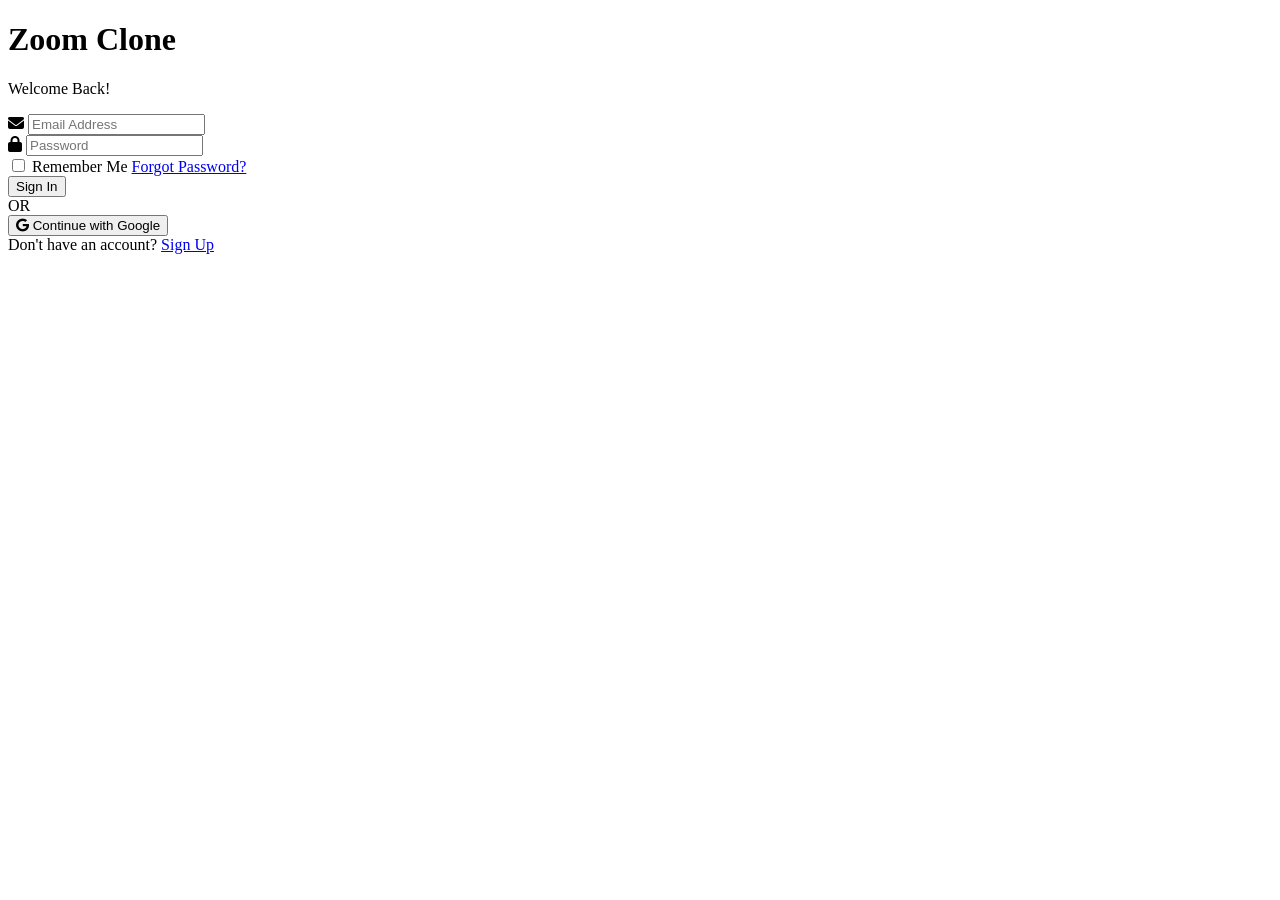
==== pages/login.html @ eafb00a8 "Add login page for Zoom Clone application" ====
<!DOCTYPE html>
<html lang="en">
<head>
    <meta charset="UTF-8">
    <meta name="viewport" content="width=device-width, initial-scale=1.0">
    <title>Zoom Clone - Login</title>

    <!-- CSS -->
    <link rel="stylesheet" href="login.css">

    <!-- Google Font -->
    <link href="https://fonts.googleapis.com/css2?family=Poppins:wght@300;400;500;600&display=swap" rel="stylesheet">

    <!-- Font Awesome -->
    <link rel="stylesheet"
          href="https://cdnjs.cloudflare.com/ajax/libs/font-awesome/6.5.2/css/all.min.css">
</head>
<body>

<div class="container">

    <div class="login-card">

        <h1>Zoom Clone</h1>
        <p>Welcome Back!</p>

        <form>

            <div class="input-box">
                <i class="fa-solid fa-envelope"></i>
                <input type="email" placeholder="Email Address" required>
            </div>

            <div class="input-box">
                <i class="fa-solid fa-lock"></i>
                <input type="password" placeholder="Password" required>
            </div>

            <div class="options">
                <label>
                    <input type="checkbox">
                    Remember Me
                </label>

                <a href="#">Forgot Password?</a>
            </div>

            <button class="login-btn">
                Sign In
            </button>

        </form>

        <div class="divider">
            <span>OR</span>
        </div>

        <button class="google-btn">
            <i class="fa-brands fa-google"></i>
            Continue with Google
        </button>

        <div class="signup">
            Don't have an account?
            <a href="#">Sign Up</a>
        </div>

    </div>

</div>

</body>
</html>
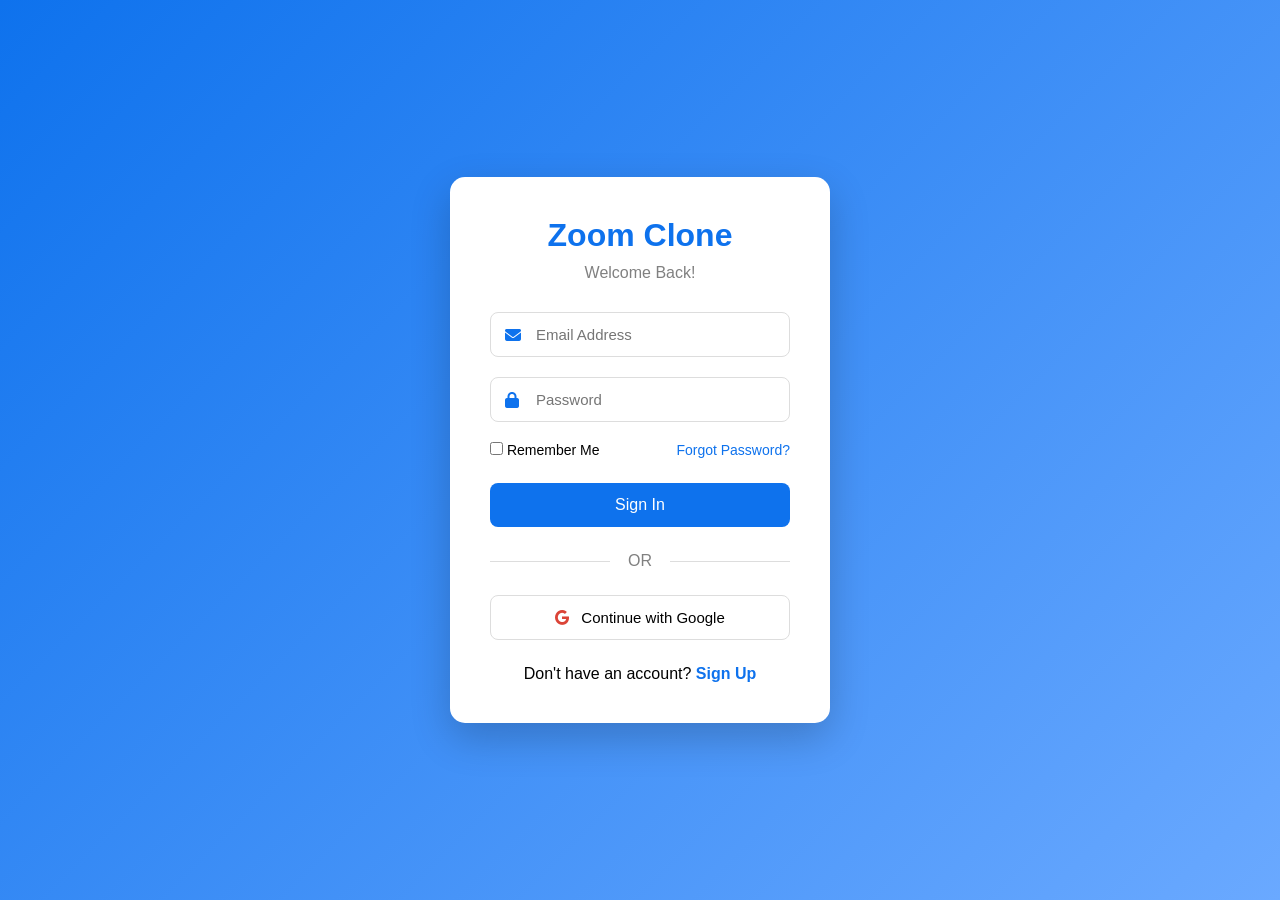
==== commit c5a1e93d: "Fix stylesheet path in login.html Updated the stylesheet path for login page." ====
--- a/pages/login.html
+++ b/pages/login.html
@@ -6,7 +6,7 @@
     <title>Zoom Clone - Login</title>
 
     <!-- CSS -->
-    <link rel="stylesheet" href="login.css">
+    <link rel="stylesheet" href="../css/login.css">
 
     <!-- Google Font -->
     <link href="https://fonts.googleapis.com/css2?family=Poppins:wght@300;400;500;600&display=swap" rel="stylesheet">
--- a/css/login.css
+++ b/css/login.css
@@ -0,0 +1,261 @@
+*{
+    margin:0;
+    padding:0;
+    box-sizing:border-box;
+    font-family:'Poppins',sans-serif;
+}
+
+body{
+
+    background:linear-gradient(135deg,#0E72ED,#6AA9FF);
+
+    display:flex;
+    justify-content:center;
+    align-items:center;
+
+    height:100vh;
+}
+
+.container{
+
+    width:100%;
+    display:flex;
+    justify-content:center;
+    align-items:center;
+}
+
+.login-card{
+
+    background:white;
+
+    width:380px;
+
+    padding:40px;
+
+    border-radius:15px;
+
+    box-shadow:0 15px 40px rgba(0,0,0,.2);
+
+    animation:fade .7s ease;
+}
+
+@keyframes fade{
+
+    from{
+        opacity:0;
+        transform:translateY(20px);
+    }
+
+    to{
+        opacity:1;
+        transform:translateY(0);
+    }
+}
+
+.login-card h1{
+
+    color:#0E72ED;
+    text-align:center;
+}
+
+.login-card p{
+
+    text-align:center;
+    color:gray;
+    margin:10px 0 30px;
+}
+
+.input-box{
+
+    position:relative;
+    margin-bottom:20px;
+}
+
+.input-box i{
+
+    position:absolute;
+    left:15px;
+    top:50%;
+    transform:translateY(-50%);
+    color:#0E72ED;
+}
+
+.input-box input{
+
+    width:100%;
+
+    padding:13px 15px 13px 45px;
+
+    border:1px solid #ddd;
+
+    border-radius:8px;
+
+    font-size:15px;
+
+    outline:none;
+
+    transition:.3s;
+}
+
+.input-box input:focus{
+
+    border-color:#0E72ED;
+}
+
+.options{
+
+    display:flex;
+
+    justify-content:space-between;
+
+    align-items:center;
+
+    margin-bottom:25px;
+
+    font-size:14px;
+}
+
+.options a{
+
+    color:#0E72ED;
+    text-decoration:none;
+}
+
+.options a:hover{
+
+    text-decoration:underline;
+}
+
+.login-btn{
+
+    width:100%;
+
+    padding:13px;
+
+    border:none;
+
+    background:#0E72ED;
+
+    color:white;
+
+    font-size:16px;
+
+    border-radius:8px;
+
+    cursor:pointer;
+
+    transition:.3s;
+}
+
+.login-btn:hover{
+
+    background:#095dc0;
+}
+
+.divider{
+
+    margin:25px 0;
+
+    text-align:center;
+
+    color:gray;
+
+    position:relative;
+}
+
+.divider::before{
+
+    content:"";
+
+    position:absolute;
+
+    width:40%;
+
+    height:1px;
+
+    background:#ddd;
+
+    left:0;
+
+    top:50%;
+}
+
+.divider::after{
+
+    content:"";
+
+    position:absolute;
+
+    width:40%;
+
+    height:1px;
+
+    background:#ddd;
+
+    right:0;
+
+    top:50%;
+}
+
+.google-btn{
+
+    width:100%;
+
+    padding:13px;
+
+    border:1px solid #ddd;
+
+    background:white;
+
+    border-radius:8px;
+
+    cursor:pointer;
+
+    font-size:15px;
+
+    transition:.3s;
+}
+
+.google-btn i{
+
+    color:#DB4437;
+
+    margin-right:8px;
+}
+
+.google-btn:hover{
+
+    background:#f3f3f3;
+}
+
+.signup{
+
+    text-align:center;
+
+    margin-top:25px;
+}
+
+.signup a{
+
+    color:#0E72ED;
+
+    text-decoration:none;
+
+    font-weight:600;
+}
+
+.signup a:hover{
+
+    text-decoration:underline;
+}
+
+@media(max-width:450px){
+
+.login-card{
+
+    width:90%;
+
+    padding:30px;
+}
+
+}
